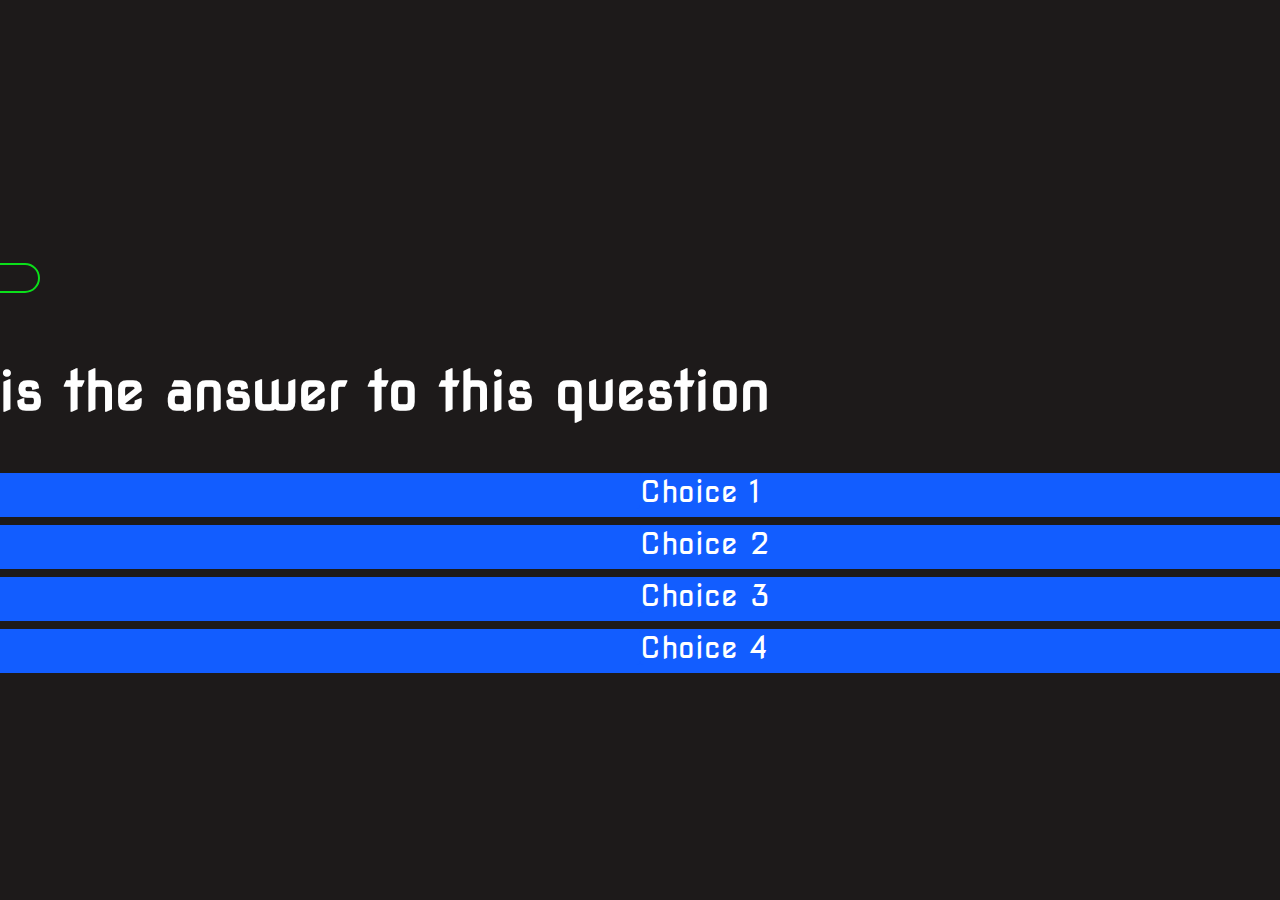
==== game.html @ 78bd498d "Added game files" ====
<!DOCTYPE html>
<html lang="en">
<head>
    <meta charset="UTF-8">
    <meta http-equiv="X-UA-Compatible" content="IE=edge">
    <meta name="viewport" content="width=device-width, initial-scale=1.0">
    <title>Quiz Page</title>
    <link rel="stylesheet" href="style.css">
    <link rel="stylesheet" href="game.css">
</head>
<body>
    <div class="container">
        <div id="game" class="justify-center flex-column">
            <div id="hud">
                <div class="hud-item">
                    <p id="progressText" class="hud-prefix">
                        Question
                    </p>
                    <div id="progressBar">
                        <div id="progressBarFull"> </div>
                    </div>
                </div>
                <div class="hud-item">
                    <p class="hud-prefix">
                        Score
                    </p>
                    <h1 class="hud-main-text" id="score">
                        0
                    </h1>
                </div>
            </div>
            <h1 id="question">What is the answer to this question</h1>
            <div class="choice-container">
                <p class="choice-container">A</p>
                <p class="choice-container" data-number="1">Choice 1</p>
            </div>
            <div class="choice-container">
                <p class="choice-container">B</p>
                <p class="choice-container" data-number="2">Choice 2</p>
            </div>
            <div class="choice-container">
                <p class="choice-container">C</p>
                <p class="choice-container" data-number="3">Choice 3</p>
            </div>
            <div class="choice-container">
                <p class="choice-container">D</p>
                <p class="choice-container" data-number="4">Choice 4</p>
            </div>
        </div>
    </div>

    <script src="game.js">

    </script>
</body>
</html>
---- style.css ----
@import url('https://fonts.googleapis.com/css2?family=Nova+Square&display=swap');

:root{
    background-color: rgb(29, 26, 26)
}

*{
    box-sizing: border-box;
    margin: 0;
    padding: 0;
    font-size: 62.5%;
    font-family: 'Nova Square', cursive;
}
h1{
    font-size: 5.4rem;
    color: #fff;
    margin-bottom: 5rem;
}

h2{
    font-size: 4.2rem;
    margin-bottom: 4rem;
}

.container{
    width: 100vw;
    height: 100vh;
    display: flex;
    justify-content: center;
    align-items: center;
    max-width: 80rem;
    margin: 0 auto;
    padding: 2rem;
}

.flex-column{
    display: flex;
    flex-direction: column;
}

.flex-center{
    justify-content: center;
    align-items: center;
}

.justify-center{
    justify-content: center;
}

.text-center{
    justify-content: center;
}

.hidden{
    display: none;
}

.btn{
    font-size: 2.4rem;
    padding: 2rem 0;
    width: 30rem;
    text-align: center;
    margin-bottom: 1rem;
    text-decoration: none;
    color: rgb(28, 26, 26);
    background: linear-gradient(90deg, rgb(18, 92, 255) 0% , rgb(0, 102, 255) 100%);
    border-radius: 4px;
}

.btn:hover{
    cursor: pointer;
    box-shadow: 0 0.4rem 1.4rem 0 rgba(8, 114,244, 0.6);
    transition: transform 150ms;
    transform: scale(1.03);
}

.btn[disabled]:hover{
    cursor: not-allowed;
    box-shadow: none;
    transform: none;
}

#highscore-btn{
    background:linear-gradient(90deg, rgb(255, 247, 9) 0% , rgb(240, 221, 6) 100%); ;
}

#highscore-btn:hover{
    box-shadow: 0 0.4rem 1.4rem rgba(255, 255, 0, 0.5);
}

.fa-crown{
    /* font-size: 2.5rem;
    margin: 1rem; */
}
---- game.css ----
body{
    color: #fff;
}

.choice-container{
    display: flex;
    margin-bottom: 0.8rem;
    width: 100%;
    border-radius: 4px;
    background: rgb(18, 93, 255);
    font-size: 3rem;
    min-width: 80rem;
}

.choice-container:hover{
    cursor: pointer;
    box-shadow:  0 0.4rem 1.4rem 0 rgba(6, 103, 247, 0.5);
    transform: scale(1.02);
    transform: transform 100ms;
}

.choice-prefix{
    padding: 2rem 2.5rem;
    color: #fff;
}

.choice-text{
    padding: 2rem;
    width: 100%;
}

.correct{
    background: linear-gradient(32deg, rgba(11, 223, 36) 0% , rgb(41, 232, 111) 100%);
}

.incorrect{
    background: linear-gradient(32deg, rgba(230, 29, 29, 1) 0% , rgb(224, 11, 11, 1) 100%);
}

/* Heads up Display */
#hud{
    display: flex;
    justify-content: space-between;
}

.hud-prefix{
    text-align: center;
    font-size: 2rem;
}

.hud-item{
    text-align: center;
    font-size: 2rem;
}

.hud-main-text{
    text-align: center;
}

#progressBar{
    width: 20rem;
    height: 3rem;
    border: 0.2rem solid rgb(11, 223, 26);
    margin-top: 2rem;
    border-radius:50px;
    overflow: hidden;
}

#progressBarFull{
    height: 100%;
    background: rgb(11, 223, 26);
    width: 0%;
}

@media screen and (max-width: 768px){
    .choice-container{
        min-width: 40rem;
    }
}
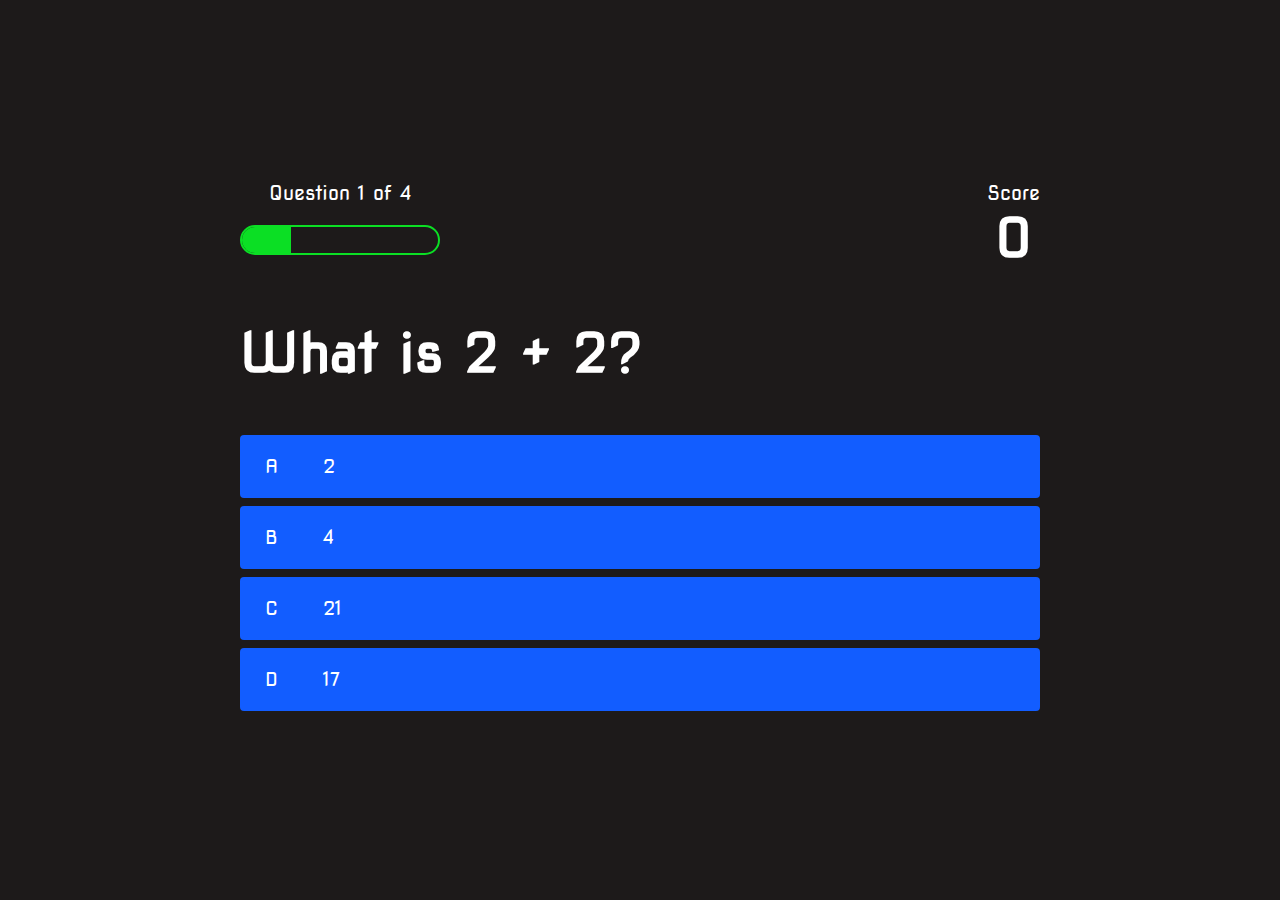
==== commit 6d4ad5bf: "Modified game files" ====
--- a/game.html
+++ b/game.html
@@ -2,7 +2,6 @@
 <html lang="en">
 <head>
     <meta charset="UTF-8">
-    <meta http-equiv="X-UA-Compatible" content="IE=edge">
     <meta name="viewport" content="width=device-width, initial-scale=1.0">
     <title>Quiz Page</title>
     <link rel="stylesheet" href="style.css">
@@ -17,7 +16,7 @@
                         Question
                     </p>
                     <div id="progressBar">
-                        <div id="progressBarFull"> </div>
+                        <div id="progressBarFull"></div>
                     </div>
                 </div>
                 <div class="hud-item">
@@ -31,26 +30,23 @@
             </div>
             <h1 id="question">What is the answer to this question</h1>
             <div class="choice-container">
-                <p class="choice-container">A</p>
-                <p class="choice-container" data-number="1">Choice 1</p>
+                <p class="choice-prefix">A</p>
+                <p class="choice-text" data-number="1">Choice</p>
             </div>
             <div class="choice-container">
-                <p class="choice-container">B</p>
-                <p class="choice-container" data-number="2">Choice 2</p>
+                <p class="choice-prefix">B</p>
+                <p class="choice-text" data-number="2">Choice 2</p>
             </div>
             <div class="choice-container">
-                <p class="choice-container">C</p>
-                <p class="choice-container" data-number="3">Choice 3</p>
+                <p class="choice-prefix">C</p>
+                <p class="choice-text" data-number="3">Choice 3</p>
             </div>
             <div class="choice-container">
-                <p class="choice-container">D</p>
-                <p class="choice-container" data-number="4">Choice 4</p>
+                <p class="choice-prefix">D</p>
+                <p class="choice-text" data-number="4">Choice 4</p>
             </div>
         </div>
     </div>
-
-    <script src="game.js">
-
-    </script>
+    <script src="game.js"></script>
 </body>
 </html>--- a/game.css
+++ b/game.css
@@ -1,8 +1,8 @@
-body{
+body {
     color: #fff;
 }
 
-.choice-container{
+.choice-container {
     display: flex;
     margin-bottom: 0.8rem;
     width: 100%;
@@ -12,68 +12,63 @@
     min-width: 80rem;
 }
 
-.choice-container:hover{
+.choice-container:hover {
     cursor: pointer;
-    box-shadow:  0 0.4rem 1.4rem 0 rgba(6, 103, 247, 0.5);
+    box-shadow: 0 0.4rem 1.4rem 0 rgba(6, 103, 247, 0.5);
     transform: scale(1.02);
     transform: transform 100ms;
 }
 
-.choice-prefix{
+.choice-prefix {
     padding: 2rem 2.5rem;
-    color: #fff;
+    color: white;
 }
 
-.choice-text{
+.choice-text {
     padding: 2rem;
     width: 100%;
 }
 
-.correct{
-    background: linear-gradient(32deg, rgba(11, 223, 36) 0% , rgb(41, 232, 111) 100%);
+.correct {
+    background: linear-gradient(32deg, rgba(11, 223, 36) 0%, rgb(41, 232, 111) 100%);
 }
 
-.incorrect{
-    background: linear-gradient(32deg, rgba(230, 29, 29, 1) 0% , rgb(224, 11, 11, 1) 100%);
+.incorrect {
+    background: linear-gradient(32deg, rgba(230, 29, 29, 1) 0%, rgb(224, 11, 11, 1) 100%);
 }
 
 /* Heads up Display */
-#hud{
+#hud {
     display: flex;
     justify-content: space-between;
 }
 
-.hud-prefix{
+.hud-prefix {
     text-align: center;
     font-size: 2rem;
 }
 
-.hud-item{
-    text-align: center;
-    font-size: 2rem;
-}
-
-.hud-main-text{
+.hud-main-text {
     text-align: center;
 }
 
-#progressBar{
+#progressBar {
     width: 20rem;
     height: 3rem;
-    border: 0.2rem solid rgb(11, 223, 26);
+    border: 0.2rem solid rgb(11,223,36);
     margin-top: 2rem;
-    border-radius:50px;
+    border-radius: 50px;
     overflow: hidden;
 }
 
-#progressBarFull{
+#progressBarFull {
     height: 100%;
-    background: rgb(11, 223, 26);
+    background: rgb(11,223,36);
     width: 0%;
 }
 
-@media screen and (max-width: 768px){
-    .choice-container{
+@media screen and (max-width: 768px) {
+    .choice-container {
         min-width: 40rem;
     }
 }